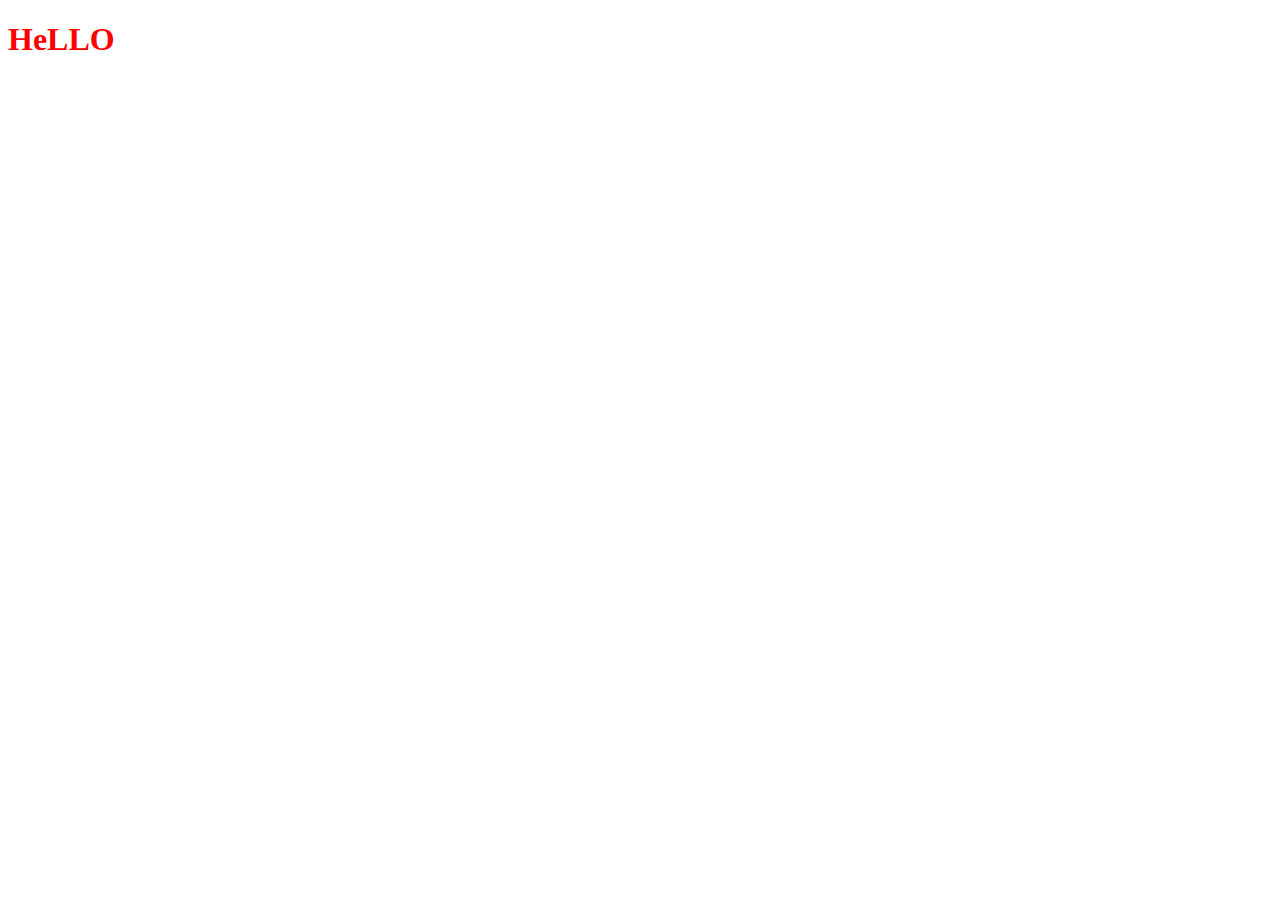
==== inex.html @ e8b6bd3f "Git commited" ====
<!DOCTYPE html>
<html lang="en">
  <head>
    <meta charset="UTF-8" />
    <meta http-equiv="X-UA-Compatible" content="IE=edge" />
    <meta name="viewport" content="width=device-width, initial-scale=1.0" />
    <title>My First website</title>
    <link rel="stylesheet" href="css/style.css" />
  </head>
  <body>
    <h1>HeLLO</h1>
  </body>
</html>
---- css/style.css ----
h1{
    color:red;
}
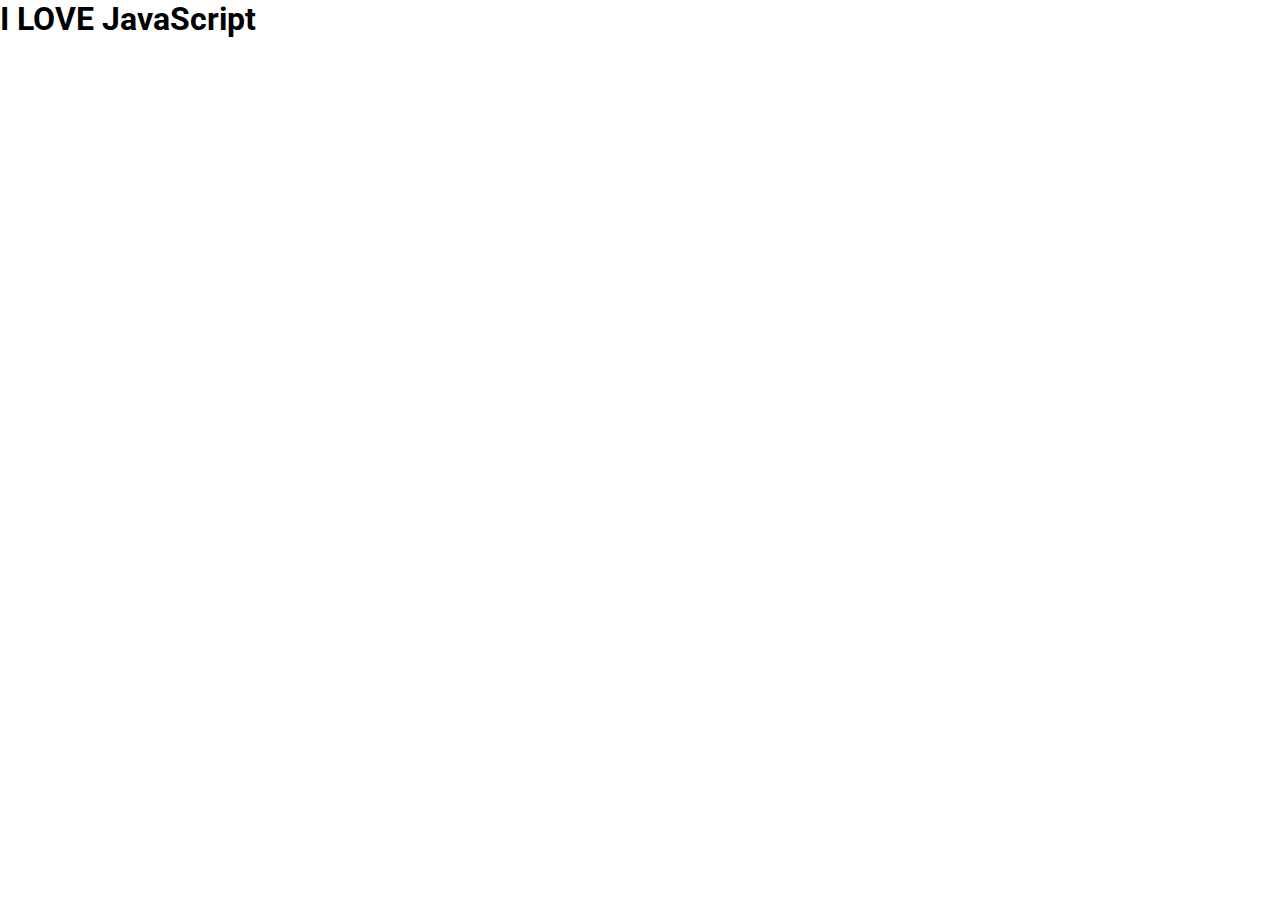
==== commit 79ecd88d: "image add" ====
--- a/inex.html
+++ b/inex.html
@@ -5,9 +5,15 @@
     <meta http-equiv="X-UA-Compatible" content="IE=edge" />
     <meta name="viewport" content="width=device-width, initial-scale=1.0" />
     <title>My First website</title>
+    <link rel="preconnect" href="https://fonts.googleapis.com" />
+    <link rel="preconnect" href="https://fonts.gstatic.com" crossorigin />
+    <link
+      href="https://fonts.googleapis.com/css2?family=Poppins&family=Roboto:wght@400;500;700&display=swap"
+      rel="stylesheet"
+    />
     <link rel="stylesheet" href="css/style.css" />
   </head>
   <body>
-    <h1>HeLLO</h1>
+    <h1>I LOVE JavaScript</h1>
   </body>
 </html>
--- a/css/style.css
+++ b/css/style.css
@@ -1,3 +1,7 @@
-h1{
-    color:red;
+*{
+    margin: 0px;
+    padding: 0px;
+}
+body{
+    font-family: 'Roboto', sans-serif;
 }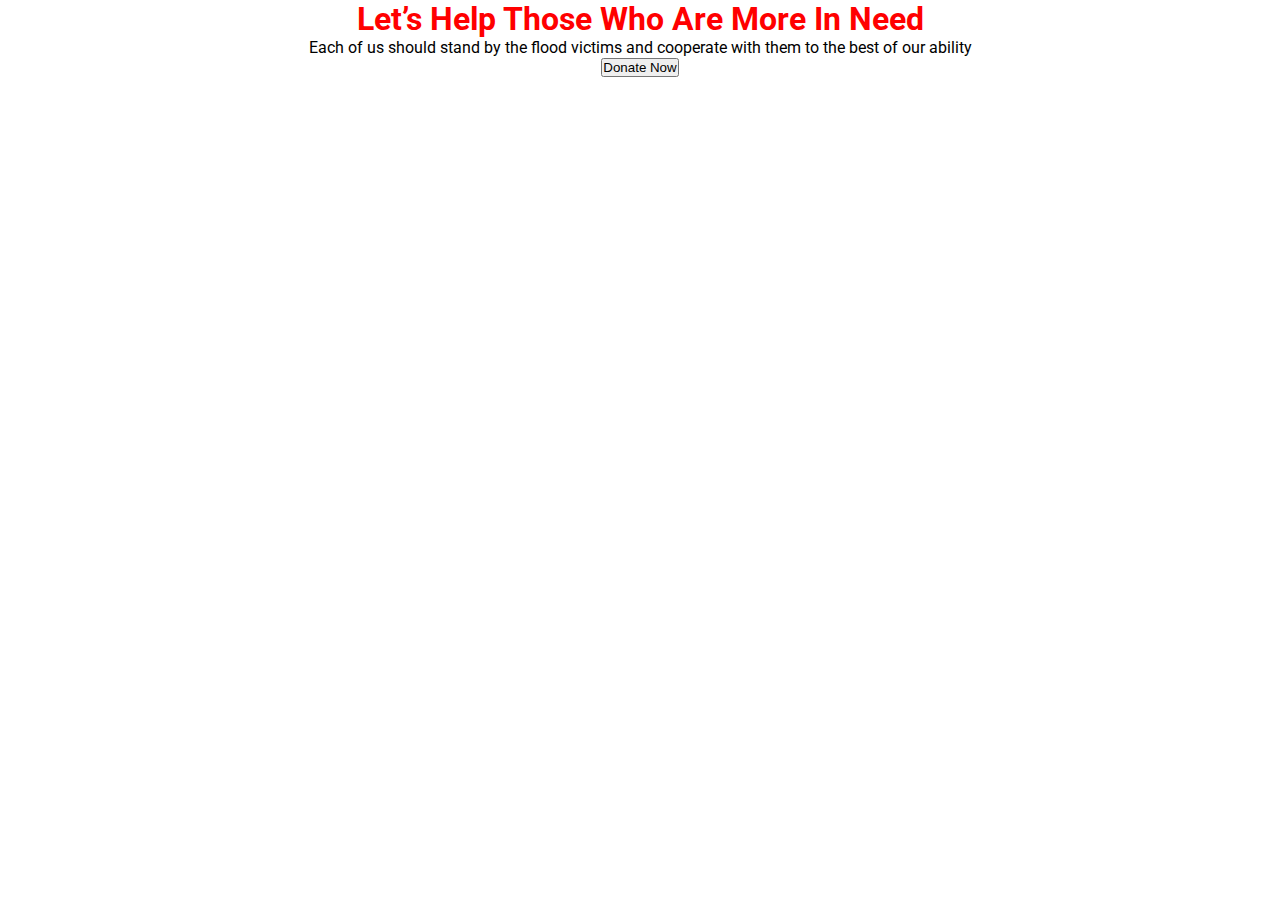
==== commit 470de2f4: "image added" ====
--- a/inex.html
+++ b/inex.html
@@ -14,6 +14,15 @@
     <link rel="stylesheet" href="css/style.css" />
   </head>
   <body>
-    <h1>I LOVE JavaScript</h1>
+    <section class="header-are">
+      <div class="header-content">
+        <h1>Let’s Help Those Who Are More In Need</h1>
+        <p>
+          Each of us should stand by the flood victims and cooperate with them
+          to the best of our ability
+        </p>
+        <button type="#">Donate Now</button>
+      </div>
+    </section>
   </body>
 </html>
--- a/css/style.css
+++ b/css/style.css
@@ -2,6 +2,19 @@
     margin: 0px;
     padding: 0px;
 }
+.flex-container{
+    display: flex;
+    margin-bottom: 100px;
+}
 body{
     font-family: 'Roboto', sans-serif;
+}
+.header-are{
+    background-image: url(images/flod-victims.jpg);
+}
+.header-content{
+    text-align: center;
+}
+h1{
+    color:red;
 }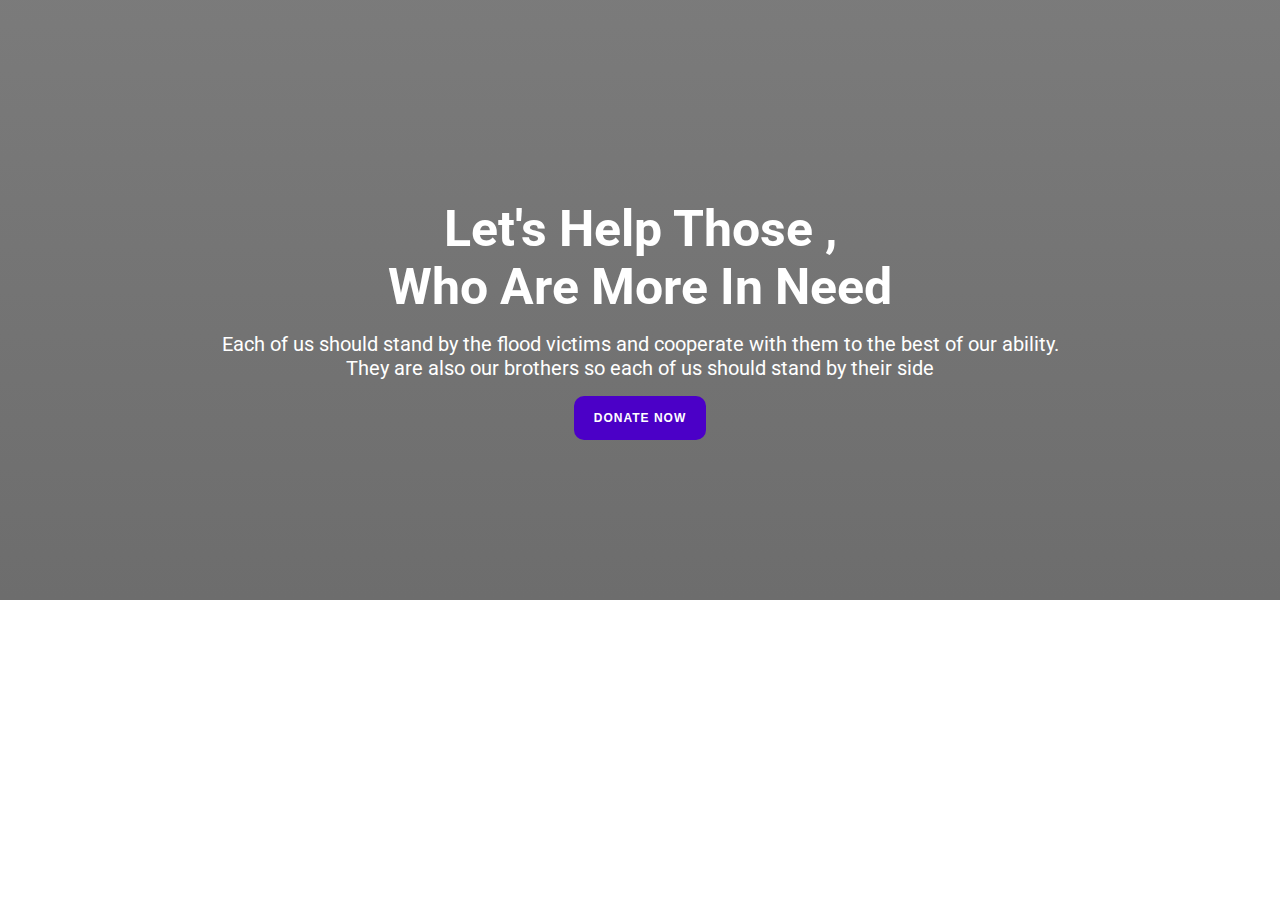
==== commit 531b28a5: "header are done" ====
--- a/inex.html
+++ b/inex.html
@@ -16,12 +16,13 @@
   <body>
     <section class="header-are">
       <div class="header-content">
-        <h1>Let’s Help Those Who Are More In Need</h1>
+        <h1>Let's Help Those ,<br />Who Are More In Need</h1>
         <p>
           Each of us should stand by the flood victims and cooperate with them
-          to the best of our ability
+          to the best of our ability.<br />They are also our brothers so each of
+          us should stand by their side
         </p>
-        <button type="#">Donate Now</button>
+        <button class="button" type="#">Donate Now</button>
       </div>
     </section>
   </body>
--- a/css/style.css
+++ b/css/style.css
@@ -4,17 +4,46 @@
 }
 .flex-container{
     display: flex;
-    margin-bottom: 100px;
+}
+.button {
+    font-weight: 900;
+    font-size: 12px;
+    line-height: 28px;
+    color: #fff!important;
+    text-transform: uppercase;
+    letter-spacing: 1px;
+    border-radius: 10px;
+    padding: 8px 20px;
+    background: #4b00c7;
+    border: none;
+    margin-bottom: 16px;
+    cursor: pointer;
+    transition: 300ms all cubic-bezier(.4,0,.2,1);
 }
 body{
     font-family: 'Roboto', sans-serif;
 }
 .header-are{
-    background-image: url(images/flod-victims.jpg);
+    background: linear-gradient(rgba(3, 3, 3, 0.527), rgba(10, 10, 10, 0.596)), url("https://www.aljazeera.com/wp-content/uploads/2022/05/000_32AN4UX.jpg?resize=1200%2C630");
+    width: 100%;
+    height: 500px;
+    padding-top: 100px;
+    text-align: center;
+    color: white;
+    overflow: hidden;
+    background-size: cover;
+    background-repeat: no-repeat;
+    background-position: center;
 }
 .header-content{
-    text-align: center;
+    text-align: center; 
+    padding-top: 100px;
 }
-h1{
-    color:red;
-}+.header-content h1{
+    font-size: 50px;
+    color:#fff;
+}
+.header-content p {
+    padding: 16px 0px;
+    font-size: 20px;
+}
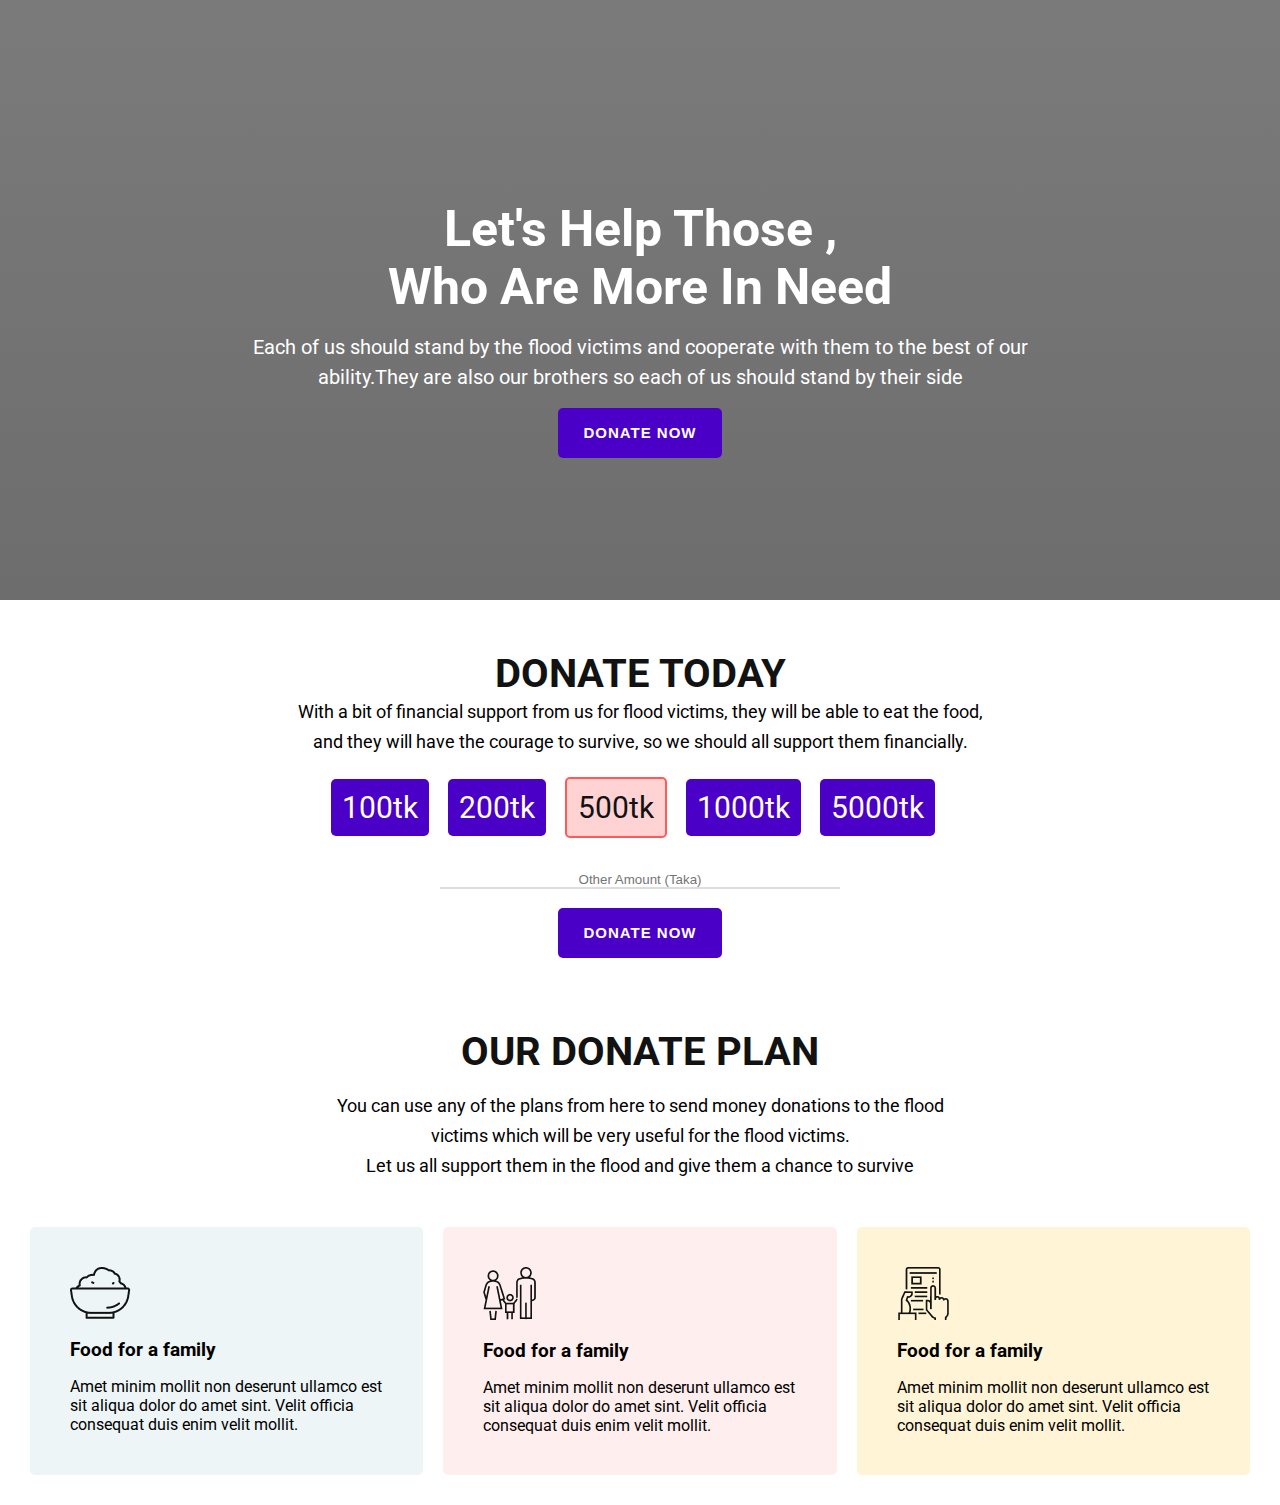
==== commit 98230e53: "donation-are addd" ====
--- a/inex.html
+++ b/inex.html
@@ -14,16 +14,72 @@
     <link rel="stylesheet" href="css/style.css" />
   </head>
   <body>
+     <!-- Header area start-->
     <section class="header-are">
       <div class="header-content">
         <h1>Let's Help Those ,<br />Who Are More In Need</h1>
         <p>
           Each of us should stand by the flood victims and cooperate with them
-          to the best of our ability.<br />They are also our brothers so each of
+          to the best of our ability.They are also our brothers so each of
           us should stand by their side
         </p>
         <button class="button" type="#">Donate Now</button>
       </div>
     </section>
+     <!-- Header area End-->
+     <!-- Donate area Start-->
+    <section class="donate-are">
+      <div class="donate-are-title">
+        <h1>Donate Today</h1>
+        <p>
+          With a bit of financial support from us for flood victims, they will
+          be able to eat the food,<br />
+          and they will have the courage to survive, so we should all support
+          them financially.
+        </p>
+      </div>
+      <div class="donate-amount">
+        <ul>
+          <li>100tk</li>
+          <li>200tk</li>
+          <li>500tk</li>
+          <li>1000tk</li>
+          <li>5000tk</li>
+        </ul>
+        <input type="text" placeholder="Other Amount (Taka)" /><br />
+        <button class="button">Donate Now</button>
+      </div>
+    </section>
+    <!-- Donate area END-->
+    <!-- Donate Plan area  Start-->
+    <section class="donate-plan">
+       <div class="donate-plan-title">
+          <h1>Our Donate Plan</h1>
+          <p>You can use any of the plans from here to send money donations to the flood victims which will be very useful for the flood victims.<br>Let us all support them in the flood and give them a chance to survive</p>
+       </div>
+      <div class="dontate-plan-table flex-container">
+           <div class="plan-1 half-width">
+             <div class="plan-table-content">
+                <img src="icons/icon-1.png" alt="">
+                <h3>Food for a family</h3>
+                <p>Amet minim mollit non deserunt ullamco est sit aliqua dolor do amet sint. Velit officia consequat duis enim velit mollit.</p>
+             </div>
+           </div>
+           <div class="plan-2 half-width">
+            <div class="plan-table-content">
+               <img src="icons/shelter.png" alt="">
+               <h3>Food for a family</h3>
+               <p>Amet minim mollit non deserunt ullamco est sit aliqua dolor do amet sint. Velit officia consequat duis enim velit mollit.</p>
+            </div>
+          </div>
+          <div class="plan-3 half-width">
+            <div class="plan-table-content">
+               <img src="icons/Frame-1.png" alt="">
+               <h3>Food for a family</h3>
+               <p>Amet minim mollit non deserunt ullamco est sit aliqua dolor do amet sint. Velit officia consequat duis enim velit mollit.</p>
+            </div>
+          </div>
+      </div>
+    </section
   </body>
 </html>
--- a/css/style.css
+++ b/css/style.css
@@ -5,24 +5,31 @@
 .flex-container{
     display: flex;
 }
+.half-width{
+    width: 33%;
+    padding-left: 2%;
+}
 .button {
-    font-weight: 900;
-    font-size: 12px;
+    font-weight: 600;
+    font-size: 15px;
     line-height: 28px;
     color: #fff!important;
     text-transform: uppercase;
     letter-spacing: 1px;
-    border-radius: 10px;
-    padding: 8px 20px;
+    border-radius: 5px;
+    padding: 11px 25px;
     background: #4b00c7;
     border: none;
-    margin-bottom: 16px;
+    margin-bottom: 20px;
     cursor: pointer;
     transition: 300ms all cubic-bezier(.4,0,.2,1);
 }
 body{
     font-family: 'Roboto', sans-serif;
 }
+
+/* CSS START HERE */
+
 .header-are{
     background: linear-gradient(rgba(3, 3, 3, 0.527), rgba(10, 10, 10, 0.596)), url("https://www.aljazeera.com/wp-content/uploads/2022/05/000_32AN4UX.jpg?resize=1200%2C630");
     width: 100%;
@@ -46,4 +53,95 @@
 .header-content p {
     padding: 16px 0px;
     font-size: 20px;
+    line-height: 30px;
+    width: 800px;
+    margin: auto;
 }
+
+
+
+/* DONATE ARE CSS HERE */
+.donate-are{
+   text-align: center;
+   background-color: #fff;
+   padding: 50px 0px;
+}
+.donate-are-title h1{
+    font-size: 40px;
+    color: #121212;
+    text-transform: uppercase;
+}
+.donate-are-title p{
+    font-size: 18px;
+    line-height: 30px;
+}
+.donate-amount ul{
+    margin-top: 20px;
+    margin-bottom: 34px;
+}
+.donate-amount ul li {
+    display: inline-block;
+    padding: 11px;
+    font-size: 30px;
+    background: #4b00c7;
+    margin-right: 15px;
+    border-radius: 5px;
+    color: #FFF;
+}
+.donate-amount ul li:nth-child(3){
+    border: 2px solid #ff5959;
+    background-color: #ff595944;
+    color:#121212;
+}
+.donate-amount input {
+    display: block;
+    margin: auto;
+    border: none;
+    border-bottom: 2px solid #ddd;
+    width: 400px;
+    text-align: center;
+}
+.donate-plan-title{
+    text-align: center;
+}
+.donate-plan-title h1{
+    font-size: 40px;
+    color: #121212;
+    text-transform: uppercase;
+}
+.donate-plan-title p{
+    padding: 16px 0px;
+    font-size: 18px;
+    line-height: 30px;
+    text-align: center;
+    width: 642px;
+    margin: auto;
+}
+.dontate-plan-table{
+    margin: 20px;
+}
+.plan-1  {
+    background: #edf5f6;
+    padding: 40px;
+    border-radius: 5px;
+    margin: 10px;
+}
+.plan-2  {
+    background: #ffeeee;
+    padding: 40px;
+    border-radius: 5px;
+    margin: 10px;
+}
+.plan-3  {
+    background: #fff4d6;
+    padding: 40px;
+    border-radius: 5px;
+    margin: 10px;
+}
+.plan-table-content h3 {
+
+margin: 16px 0px;
+}
+.plan-table-content p {
+
+}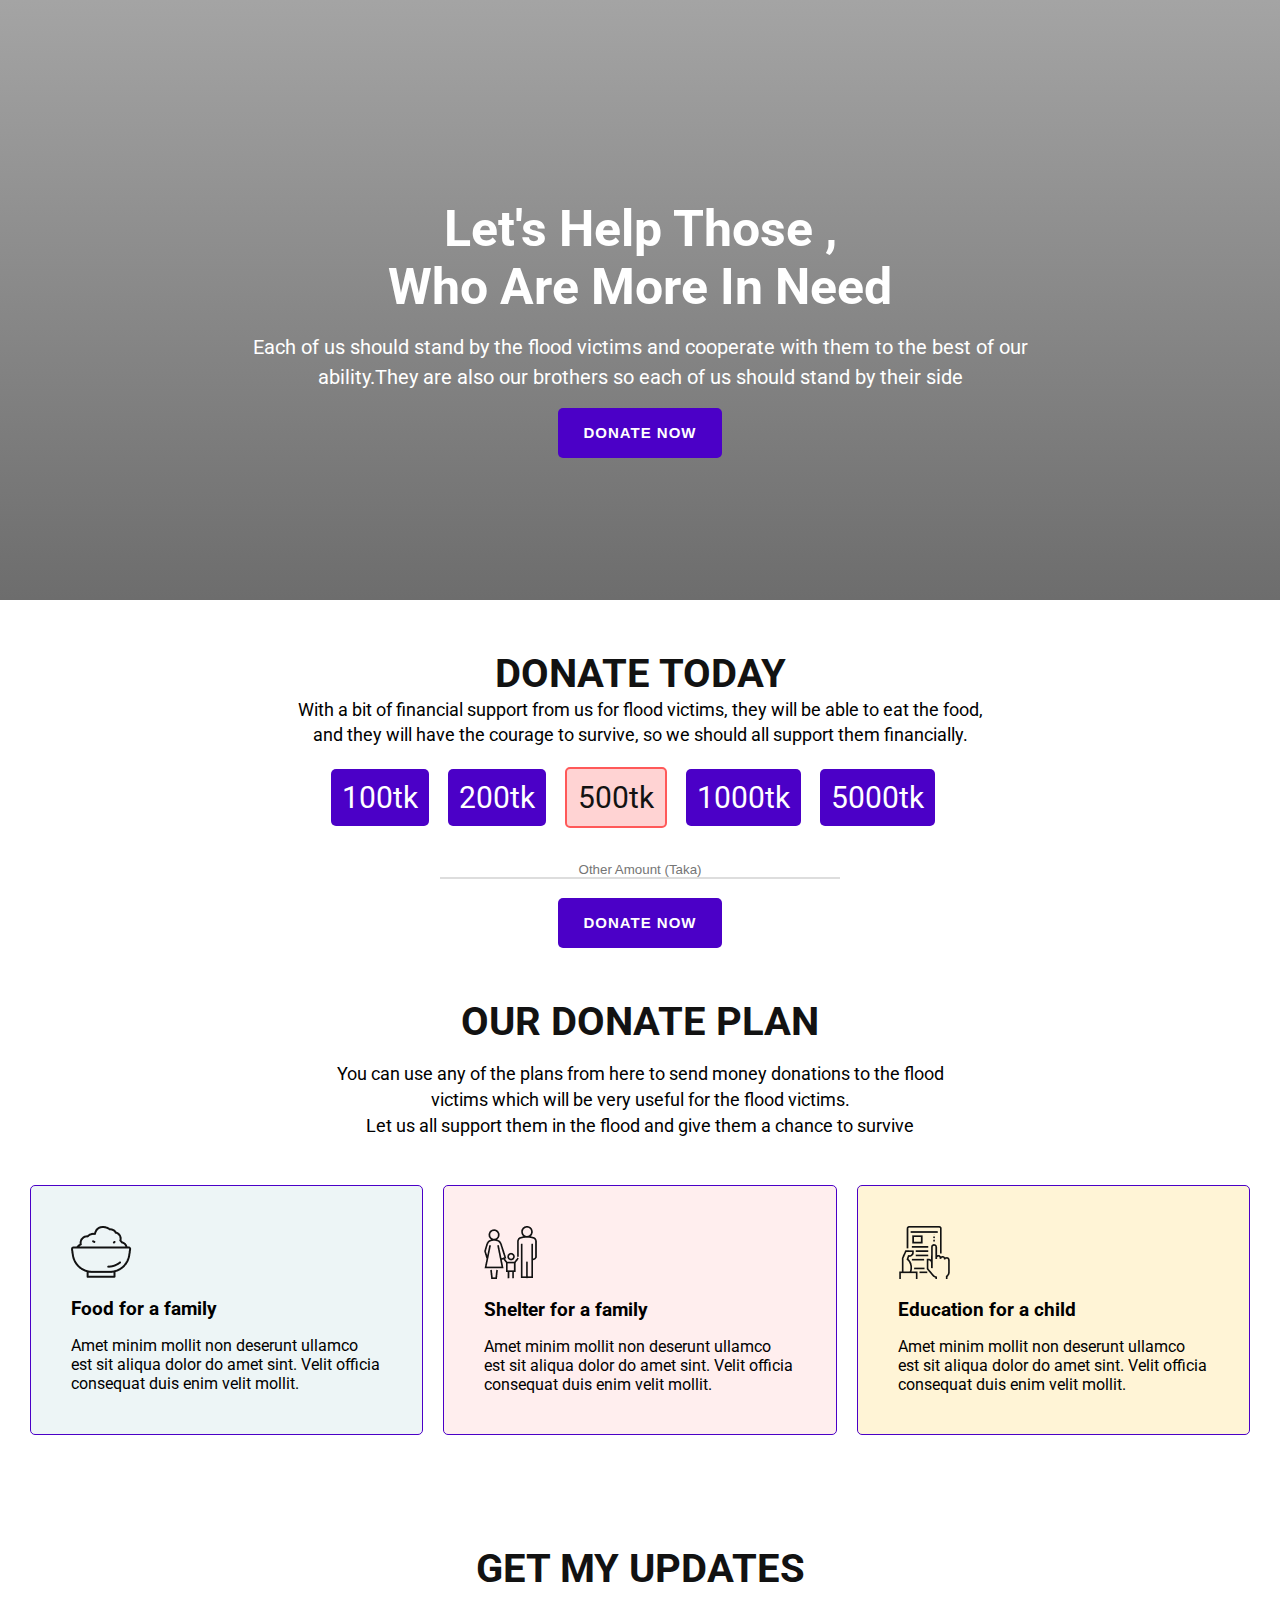
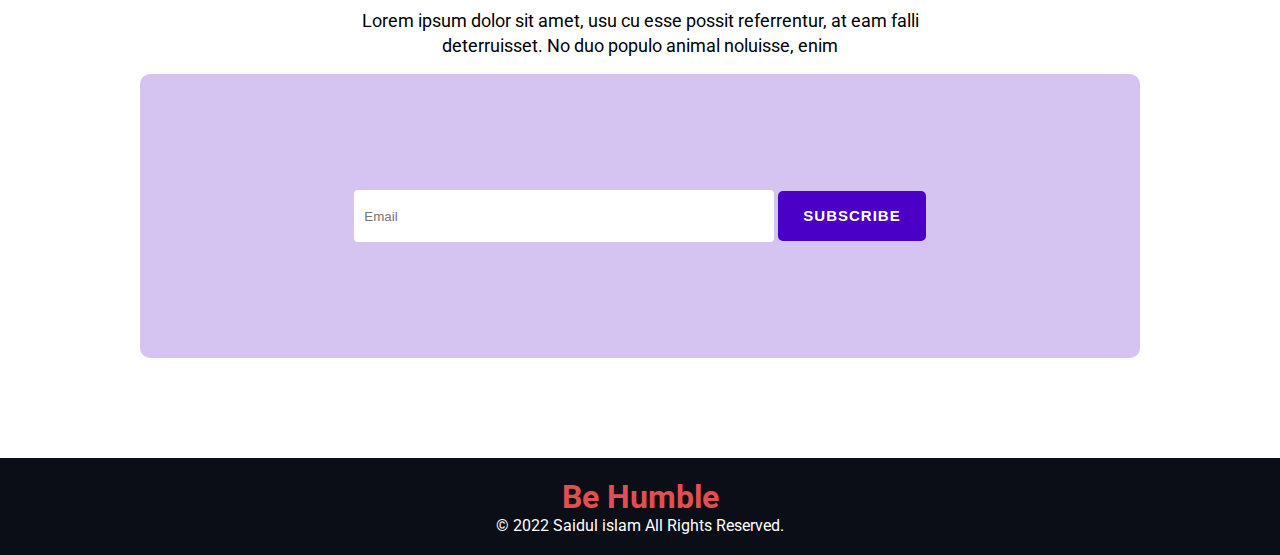
==== commit 0942480f: "allmost done" ====
--- a/inex.html
+++ b/inex.html
@@ -14,20 +14,22 @@
     <link rel="stylesheet" href="css/style.css" />
   </head>
   <body>
-     <!-- Header area start-->
+    <!-- Header area start-->
     <section class="header-are">
-      <div class="header-content">
-        <h1>Let's Help Those ,<br />Who Are More In Need</h1>
-        <p>
-          Each of us should stand by the flood victims and cooperate with them
-          to the best of our ability.They are also our brothers so each of
-          us should stand by their side
-        </p>
-        <button class="button" type="#">Donate Now</button>
-      </div>
+      <header>
+        <div class="header-content">
+          <h1>Let's Help Those ,<br />Who Are More In Need</h1>
+          <p>
+            Each of us should stand by the flood victims and cooperate with them
+            to the best of our ability.They are also our brothers so each of us
+            should stand by their side
+          </p>
+          <button class="button" type="#">Donate Now</button>
+        </div>
+      </header>
     </section>
-     <!-- Header area End-->
-     <!-- Donate area Start-->
+    <!-- Header area End-->
+    <!-- Donate area Start-->
     <section class="donate-are">
       <div class="donate-are-title">
         <h1>Donate Today</h1>
@@ -53,33 +55,69 @@
     <!-- Donate area END-->
     <!-- Donate Plan area  Start-->
     <section class="donate-plan">
-       <div class="donate-plan-title">
-          <h1>Our Donate Plan</h1>
-          <p>You can use any of the plans from here to send money donations to the flood victims which will be very useful for the flood victims.<br>Let us all support them in the flood and give them a chance to survive</p>
-       </div>
+      <div class="donate-plan-title">
+        <h1>Our Donate Plan</h1>
+        <p>
+          You can use any of the plans from here to send money donations to the
+          flood victims which will be very useful for the flood victims.<br />Let
+          us all support them in the flood and give them a chance to survive
+        </p>
+      </div>
       <div class="dontate-plan-table flex-container">
-           <div class="plan-1 half-width">
-             <div class="plan-table-content">
-                <img src="icons/icon-1.png" alt="">
-                <h3>Food for a family</h3>
-                <p>Amet minim mollit non deserunt ullamco est sit aliqua dolor do amet sint. Velit officia consequat duis enim velit mollit.</p>
-             </div>
-           </div>
-           <div class="plan-2 half-width">
-            <div class="plan-table-content">
-               <img src="icons/shelter.png" alt="">
-               <h3>Food for a family</h3>
-               <p>Amet minim mollit non deserunt ullamco est sit aliqua dolor do amet sint. Velit officia consequat duis enim velit mollit.</p>
-            </div>
+        <div class="plan-1 half-width">
+          <div class="plan-table-content">
+            <img src="icons/icon-1.png" alt="" />
+            <h3>Food for a family</h3>
+            <p>
+              Amet minim mollit non deserunt ullamco est sit aliqua dolor do
+              amet sint. Velit officia consequat duis enim velit mollit.
+            </p>
           </div>
-          <div class="plan-3 half-width">
-            <div class="plan-table-content">
-               <img src="icons/Frame-1.png" alt="">
-               <h3>Food for a family</h3>
-               <p>Amet minim mollit non deserunt ullamco est sit aliqua dolor do amet sint. Velit officia consequat duis enim velit mollit.</p>
-            </div>
+        </div>
+        <div class="plan-2 half-width">
+          <div class="plan-table-content">
+            <img src="icons/shelter.png" alt="" />
+            <h3>Shelter for a family</h3>
+            <p>
+              Amet minim mollit non deserunt ullamco est sit aliqua dolor do
+              amet sint. Velit officia consequat duis enim velit mollit.
+            </p>
           </div>
+        </div>
+        <div class="plan-3 half-width">
+          <div class="plan-table-content">
+            <img src="icons/Frame-1.png" alt="" />
+            <h3>Education for a child</h3>
+            <p>
+              Amet minim mollit non deserunt ullamco est sit aliqua dolor do
+              amet sint. Velit officia consequat duis enim velit mollit.
+            </p>
+          </div>
+        </div>
       </div>
-    </section
+    </section>
+    <!-- Donate Plan area  End-->
+    <!-- Newsletter- are Start-->
+    <section class="newlater-area">
+      <div class="newslatter-title">
+        <h1>Get My Updates</h1>
+        <p>
+          Lorem ipsum dolor sit amet, usu cu esse possit referrentur, at eam
+          falli deterruisset. No duo populo animal noluisse, enim
+        </p>
+      </div>
+      <div class="newsletter-fild">
+        <div class="newslatter-content">
+          <input type="Email" placeholder="Email" />
+          <button class="button" type="submit">Subscribe</button>
+        </div>
+      </div>
+    </section>
   </body>
+  <footer>
+    <div class="footer-content">
+      <h1>Be Humble</h1>
+      <p>© 2022 Saidul islam All Rights Reserved.</p>
+    </div>
+  </footer>
 </html>
--- a/css/style.css
+++ b/css/style.css
@@ -20,9 +20,7 @@
     padding: 11px 25px;
     background: #4b00c7;
     border: none;
-    margin-bottom: 20px;
-    cursor: pointer;
-    transition: 300ms all cubic-bezier(.4,0,.2,1);
+    cursor: pointer;
 }
 body{
     font-family: 'Roboto', sans-serif;
@@ -31,7 +29,7 @@
 /* CSS START HERE */
 
 .header-are{
-    background: linear-gradient(rgba(3, 3, 3, 0.527), rgba(10, 10, 10, 0.596)), url("https://www.aljazeera.com/wp-content/uploads/2022/05/000_32AN4UX.jpg?resize=1200%2C630");
+    background: linear-gradient(rgba(82, 82, 82, 0.527), rgba(10, 10, 10, 0.596)), url("https://www.aljazeera.com/wp-content/uploads/2022/05/000_32AN4UX.jpg?resize=1200%2C630");
     width: 100%;
     height: 500px;
     padding-top: 100px;
@@ -58,8 +56,6 @@
     margin: auto;
 }
 
-
-
 /* DONATE ARE CSS HERE */
 .donate-are{
    text-align: center;
@@ -73,7 +69,7 @@
 }
 .donate-are-title p{
     font-size: 18px;
-    line-height: 30px;
+    line-height: 25px;
 }
 .donate-amount ul{
     margin-top: 20px;
@@ -112,7 +108,7 @@
 .donate-plan-title p{
     padding: 16px 0px;
     font-size: 18px;
-    line-height: 30px;
+    line-height: 26px;
     text-align: center;
     width: 642px;
     margin: auto;
@@ -125,23 +121,87 @@
     padding: 40px;
     border-radius: 5px;
     margin: 10px;
-}
+    border: 1px solid #4b00c7;
+    transition: .3s;
+    cursor: pointer;
+}
+
 .plan-2  {
     background: #ffeeee;
     padding: 40px;
     border-radius: 5px;
     margin: 10px;
+    border: 1px solid #4b00c7;
+    transition: .3s;
+    cursor: pointer;
 }
 .plan-3  {
     background: #fff4d6;
     padding: 40px;
     border-radius: 5px;
     margin: 10px;
+    border: 1px solid #4b00c7;
+    transition: .3s;
+    cursor: pointer;
+}
+.plan-1:hover{
+    box-shadow: rgba(0, 0, 0, 0.3) 0px 19px 38px, rgba(0, 0, 0, 0.22) 0px 15px 12px;
+}
+.plan-2:hover{
+    box-shadow: rgba(0, 0, 0, 0.3) 0px 19px 38px, rgba(0, 0, 0, 0.22) 0px 15px 12px;
+}
+.plan-3:hover{
+    box-shadow: rgba(0, 0, 0, 0.3) 0px 19px 38px, rgba(0, 0, 0, 0.22) 0px 15px 12px;
 }
 .plan-table-content h3 {
-
 margin: 16px 0px;
 }
-.plan-table-content p {
-
+
+/* NEWSLETTER ARE CSS HERE */
+.newlater-area{
+   margin-top: 100px;
+}
+.newslatter-title h1{
+    text-align: center;
+    font-size: 40px;
+    color: #121212;
+    text-transform: uppercase;
+}
+.newlater-area{
+    margin: 100px 0px;
+}
+.newslatter-title p{
+    padding: 16px 0px;
+    font-size: 18px;
+    line-height: 25px;
+    text-align: center;
+    width: 642px;
+    margin: auto;
+}
+.newslatter-content{
+    width: 750px;
+    margin: auto;
+    background-color: #4b00c73b;
+    padding: 116px 125px;
+    text-align: center;
+    border-radius: 10px;
+}
+.newslatter-content input{
+height: 48px;
+width: 400px;
+border-radius: 4px;
+border: none;
+padding: 2px 10px;
+}
+
+.footer-content{
+    text-align: center;
+    padding: 20px 0px;
+    background-color: #0b0d17;
+}
+.footer-content h1{
+    color:#e04f51
+}
+.footer-content p{
+    color:#fff;
 }